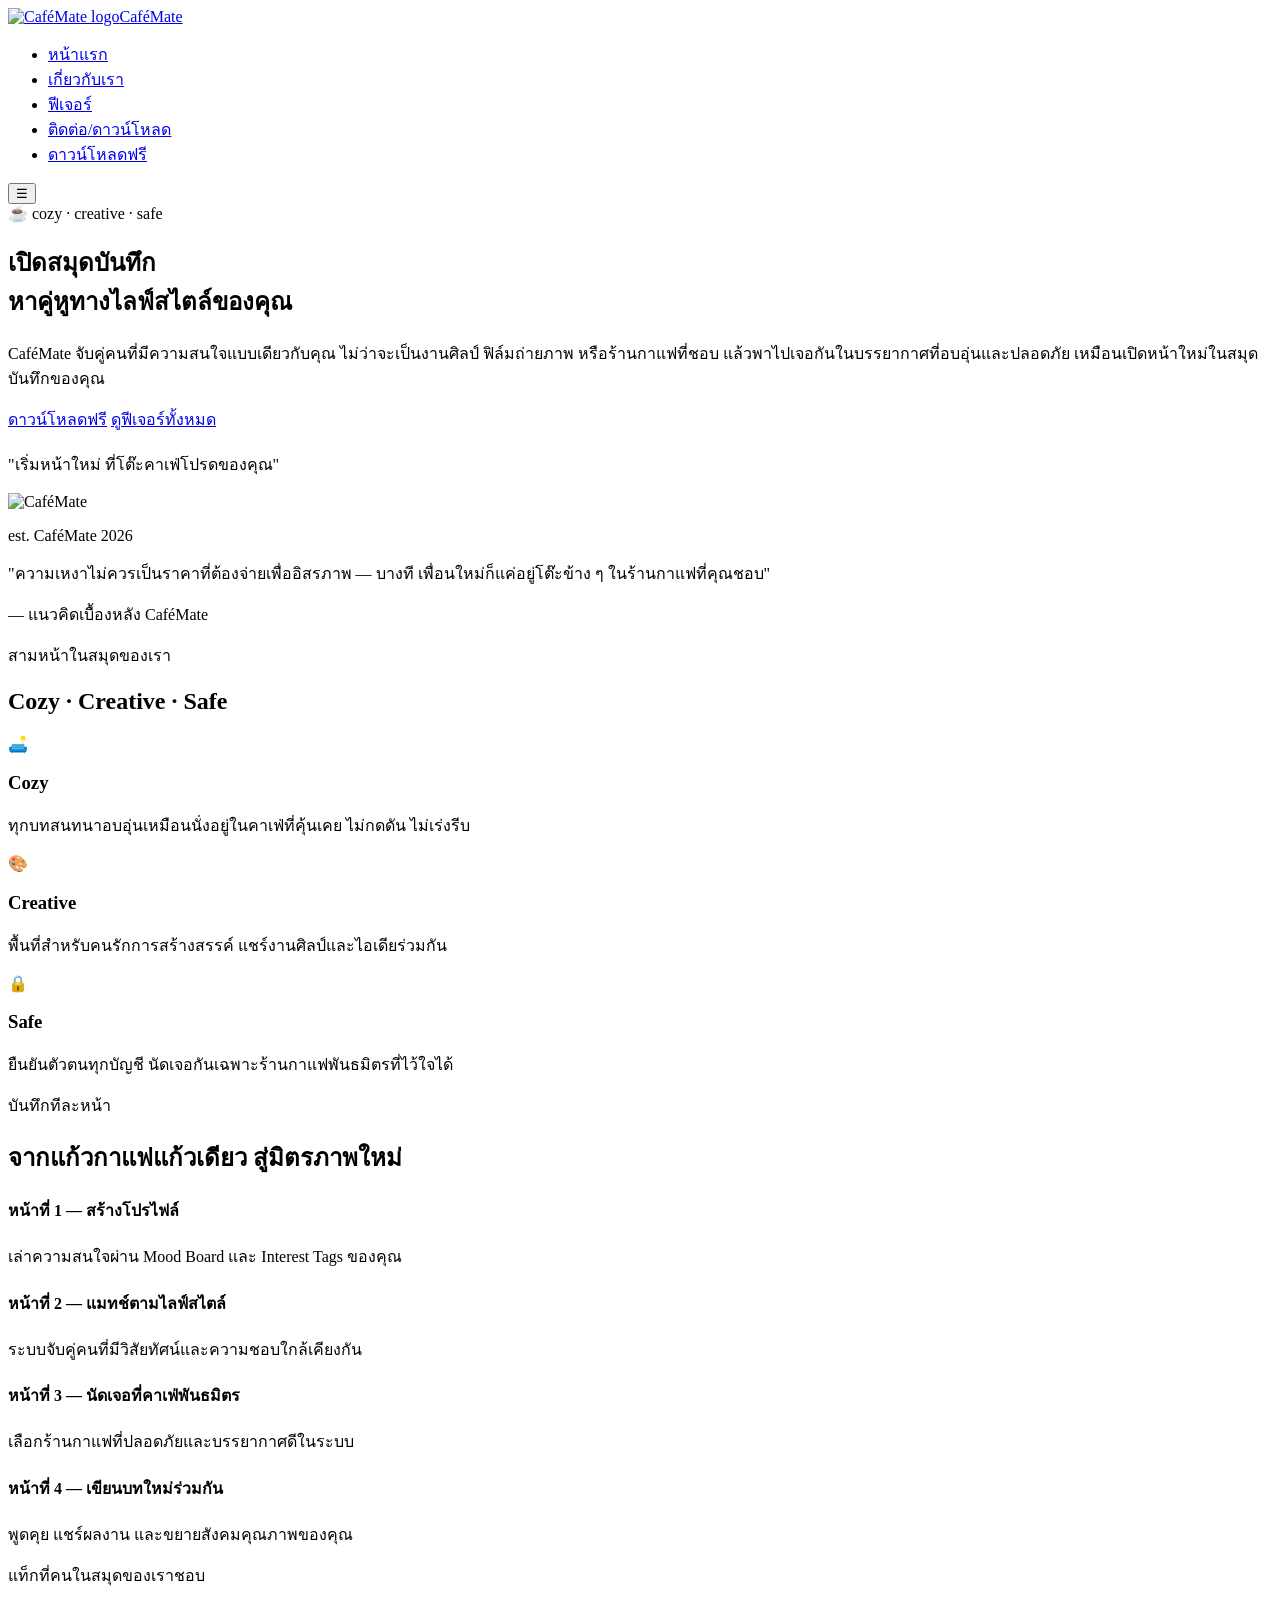
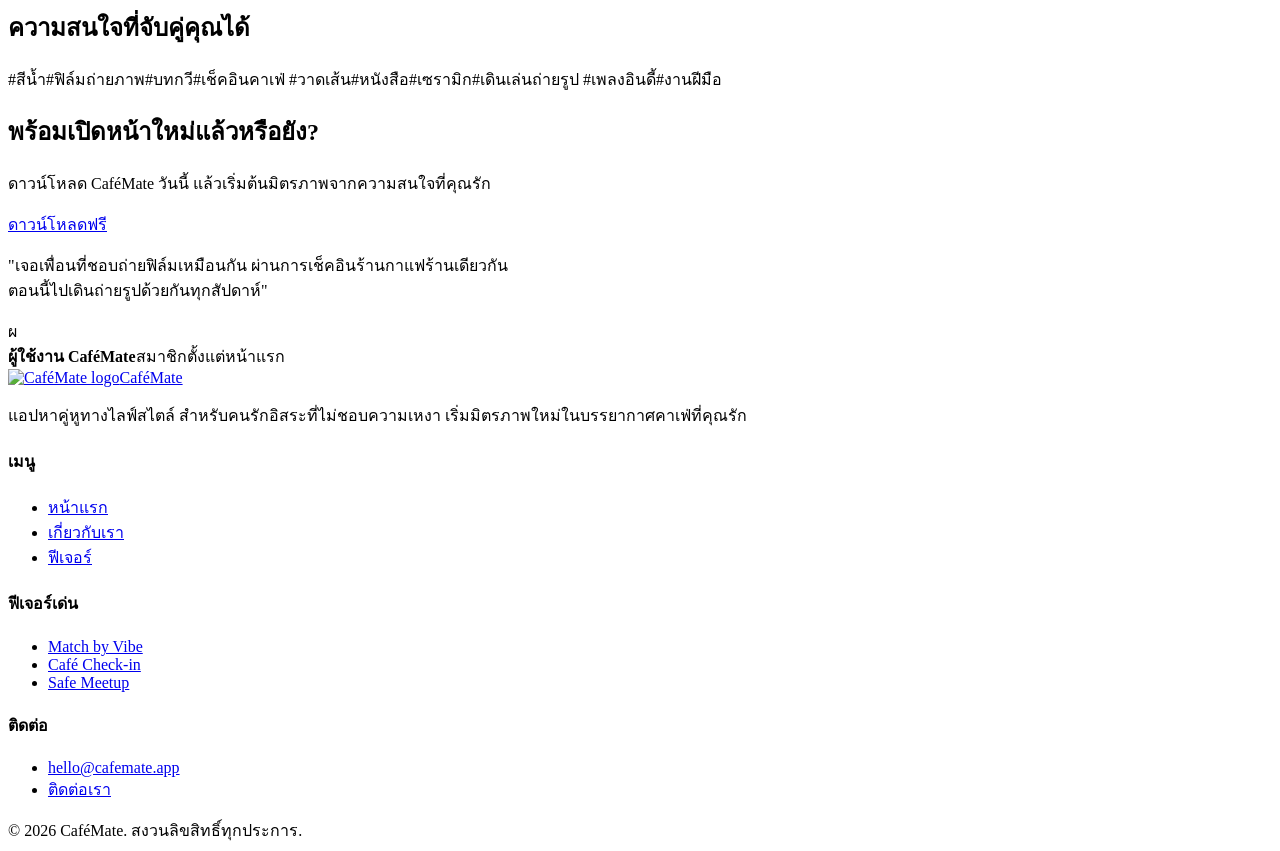
==== index.html @ 73a74db8 "Add files via upload" ====
<!DOCTYPE html>
<html lang="th">
<head>
<meta charset="UTF-8">
<meta name="viewport" content="width=device-width, initial-scale=1.0">
<title>CaféMate — สมุดบันทึกหาคู่หูทางไลฟ์สไตล์</title>
<meta name="description" content="CaféMate แอปหาคู่หูทางไลฟ์สไตล์สำหรับคนรักอิสระที่ไม่ชอบความเหงา จับคู่ตามความสนใจ นัดเจอกันอย่างปลอดภัยในร้านกาแฟที่คุณรัก">
<link rel="icon" href="cafemate-logo.svg">
<link rel="stylesheet" href="cafemate-style.css">
</head>
<body>

<header>
  <div class="navwrap">
    <a href="index.html" class="brand"><img src="cafemate-logo.svg" alt="CaféMate logo">CaféMate</a>
    <nav>
      <ul>
        <li><a href="index.html" class="active">หน้าแรก</a></li>
        <li><a href="cafemate-about.html">เกี่ยวกับเรา</a></li>
        <li><a href="cafemate-features.html">ฟีเจอร์</a></li>
        <li><a href="cafemate-contact.html">ติดต่อ/ดาวน์โหลด</a></li>
        <li><a href="cafemate-contact.html" class="nav-cta">ดาวน์โหลดฟรี</a></li>
      </ul>
    </nav>
    <button class="menu-toggle" aria-label="เมนู">☰</button>
  </div>
</header>

<!-- HERO -->
<section class="hero">
  <div class="container">
    <div>
      <span class="stamp">☕ cozy · creative · safe</span>
      <h1>เปิดสมุดบันทึก<br>หา<span class="accent-word">คู่หูทางไลฟ์สไตล์</span>ของคุณ</h1>
      <p class="lead">CaféMate จับคู่คนที่มีความสนใจแบบเดียวกับคุณ ไม่ว่าจะเป็นงานศิลป์ ฟิล์มถ่ายภาพ หรือร้านกาแฟที่ชอบ แล้วพาไปเจอกันในบรรยากาศที่อบอุ่นและปลอดภัย เหมือนเปิดหน้าใหม่ในสมุดบันทึกของคุณ</p>
      <div class="hero-actions">
        <a href="cafemate-contact.html" class="btn btn-primary">ดาวน์โหลดฟรี</a>
        <a href="cafemate-features.html" class="btn btn-outline">ดูฟีเจอร์ทั้งหมด</a>
      </div>
      <p class="hero-note" style="margin-top:20px;">"เริ่มหน้าใหม่ ที่โต๊ะคาเฟ่โปรดของคุณ"</p>
    </div>
    <div class="polaroid">
      <div class="tape"></div>
      <div class="frame"><img src="cafemate-logo.svg" alt="CaféMate"></div>
      <p class="cap">est. CaféMate 2026</p>
    </div>
  </div>
</section>

<!-- INTRO QUOTE -->
<section>
  <div class="container pull-quote">
    <p>"ความเหงาไม่ควรเป็นราคาที่ต้องจ่ายเพื่ออิสรภาพ — บางที เพื่อนใหม่ก็แค่อยู่โต๊ะข้าง ๆ ในร้านกาแฟที่คุณชอบ"</p>
    <p class="by">— แนวคิดเบื้องหลัง CaféMate</p>
  </div>
</section>

<!-- VALUES AS POSTCARDS -->
<section class="bg-tint">
  <div class="container">
    <div class="section-head">
      <span class="eyebrow">สามหน้าในสมุดของเรา</span>
      <h2>Cozy · Creative · Safe</h2>
    </div>
    <div class="grid grid-3">
      <div class="postcard">
        <div class="photo-block pb-rust">🛋️</div>
        <h3>Cozy</h3>
        <p>ทุกบทสนทนาอบอุ่นเหมือนนั่งอยู่ในคาเฟ่ที่คุ้นเคย ไม่กดดัน ไม่เร่งรีบ</p>
      </div>
      <div class="postcard">
        <div class="photo-block pb-mustard">🎨</div>
        <h3>Creative</h3>
        <p>พื้นที่สำหรับคนรักการสร้างสรรค์ แชร์งานศิลป์และไอเดียร่วมกัน</p>
      </div>
      <div class="postcard">
        <div class="photo-block pb-forest">🔒</div>
        <h3>Safe</h3>
        <p>ยืนยันตัวตนทุกบัญชี นัดเจอกันเฉพาะร้านกาแฟพันธมิตรที่ไว้ใจได้</p>
      </div>
    </div>
  </div>
</section>

<!-- HOW IT WORKS — journal steps -->
<section>
  <div class="container">
    <div class="section-head">
      <span class="eyebrow">บันทึกทีละหน้า</span>
      <h2>จากแก้วกาแฟแก้วเดียว สู่มิตรภาพใหม่</h2>
    </div>
    <div class="journal-steps">
      <div class="journal-step"><h4>หน้าที่ 1 — สร้างโปรไฟล์</h4><p>เล่าความสนใจผ่าน Mood Board และ Interest Tags ของคุณ</p></div>
      <div class="journal-step"><h4>หน้าที่ 2 — แมทช์ตามไลฟ์สไตล์</h4><p>ระบบจับคู่คนที่มีวิสัยทัศน์และความชอบใกล้เคียงกัน</p></div>
      <div class="journal-step"><h4>หน้าที่ 3 — นัดเจอที่คาเฟ่พันธมิตร</h4><p>เลือกร้านกาแฟที่ปลอดภัยและบรรยากาศดีในระบบ</p></div>
      <div class="journal-step"><h4>หน้าที่ 4 — เขียนบทใหม่ร่วมกัน</h4><p>พูดคุย แชร์ผลงาน และขยายสังคมคุณภาพของคุณ</p></div>
    </div>
  </div>
</section>

<!-- INTEREST TAGS -->
<section class="bg-tint">
  <div class="container">
    <div class="section-head">
      <span class="eyebrow">แท็กที่คนในสมุดของเราชอบ</span>
      <h2>ความสนใจที่จับคู่คุณได้</h2>
    </div>
    <div class="tag-cloud">
      <span>#สีน้ำ</span><span>#ฟิล์มถ่ายภาพ</span><span>#บทกวี</span><span>#เช็คอินคาเฟ่</span>
      <span>#วาดเส้น</span><span>#หนังสือ</span><span>#เซรามิก</span><span>#เดินเล่นถ่ายรูป</span>
      <span>#เพลงอินดี้</span><span>#งานฝีมือ</span>
    </div>
  </div>
</section>

<!-- PROMO -->
<section>
  <div class="container">
    <div class="promo">
      <div>
        <h2>พร้อมเปิดหน้าใหม่แล้วหรือยัง?</h2>
        <p>ดาวน์โหลด CaféMate วันนี้ แล้วเริ่มต้นมิตรภาพจากความสนใจที่คุณรัก</p>
      </div>
      <a href="cafemate-contact.html" class="btn btn-primary">ดาวน์โหลดฟรี</a>
    </div>
  </div>
</section>

<!-- TESTIMONIAL TEASER -->
<section>
  <div class="container" style="max-width:520px;">
    <div class="testimonial">
      <p>"เจอเพื่อนที่ชอบถ่ายฟิล์มเหมือนกัน ผ่านการเช็คอินร้านกาแฟร้านเดียวกัน ตอนนี้ไปเดินถ่ายรูปด้วยกันทุกสัปดาห์"</p>
      <div class="who"><div class="avatar">ผ</div><div><b>ผู้ใช้งาน CaféMate</b><span>สมาชิกตั้งแต่หน้าแรก</span></div></div>
    </div>
  </div>
</section>

<footer>
  <div class="container">
    <div class="foot-grid">
      <div>
        <a href="index.html" class="brand"><img src="cafemate-logo.svg" alt="CaféMate logo">CaféMate</a>
        <p>แอปหาคู่หูทางไลฟ์สไตล์ สำหรับคนรักอิสระที่ไม่ชอบความเหงา เริ่มมิตรภาพใหม่ในบรรยากาศคาเฟ่ที่คุณรัก</p>
      </div>
      <div>
        <h4>เมนู</h4>
        <ul>
          <li><a href="index.html">หน้าแรก</a></li>
          <li><a href="cafemate-about.html">เกี่ยวกับเรา</a></li>
          <li><a href="cafemate-features.html">ฟีเจอร์</a></li>
        </ul>
      </div>
      <div>
        <h4>ฟีเจอร์เด่น</h4>
        <ul>
          <li><a href="cafemate-features.html">Match by Vibe</a></li>
          <li><a href="cafemate-features.html">Café Check-in</a></li>
          <li><a href="cafemate-features.html">Safe Meetup</a></li>
        </ul>
      </div>
      <div>
        <h4>ติดต่อ</h4>
        <ul>
          <li><a href="mailto:hello@cafemate.app">hello@cafemate.app</a></li>
          <li><a href="cafemate-contact.html">ติดต่อเรา</a></li>
        </ul>
      </div>
    </div>
    <div class="bottom">© 2026 CaféMate. สงวนลิขสิทธิ์ทุกประการ.</div>
  </div>
</footer>

<script src="cafemate-script.js"></script>
</body>
</html>
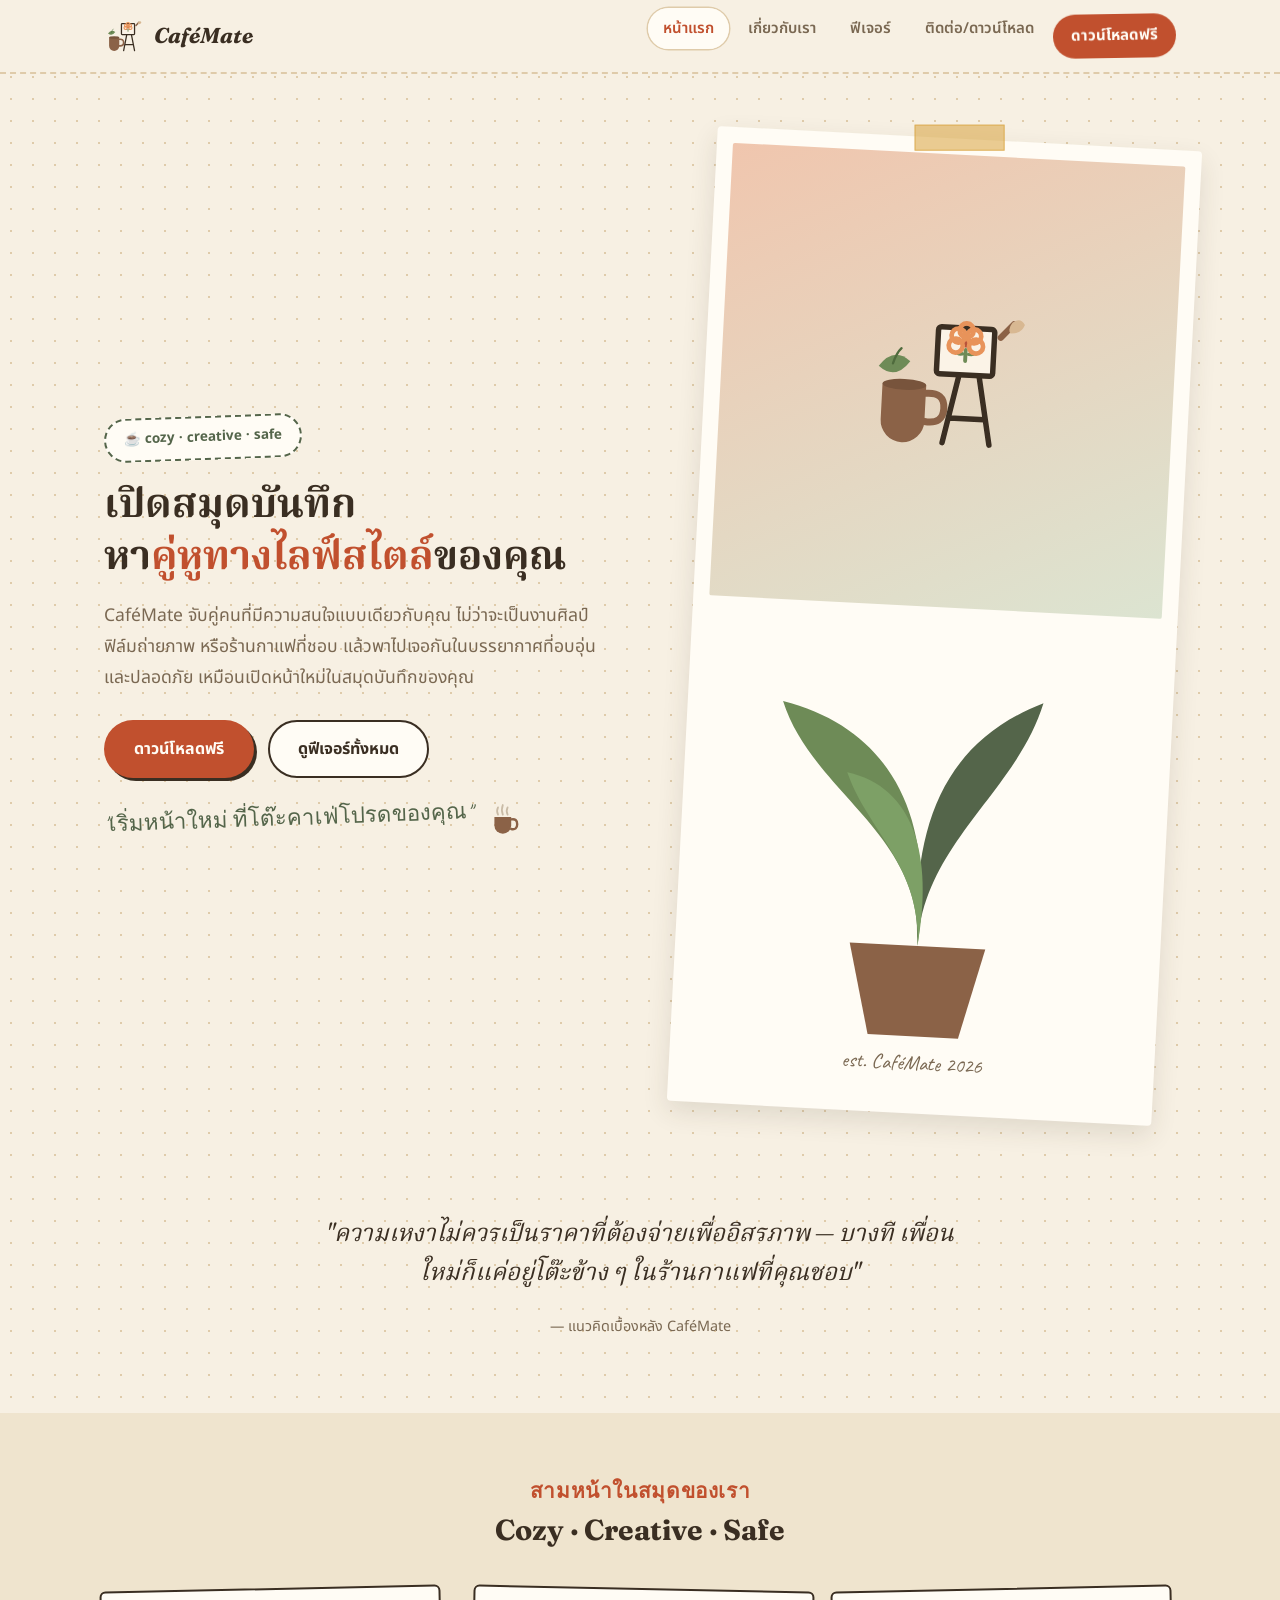
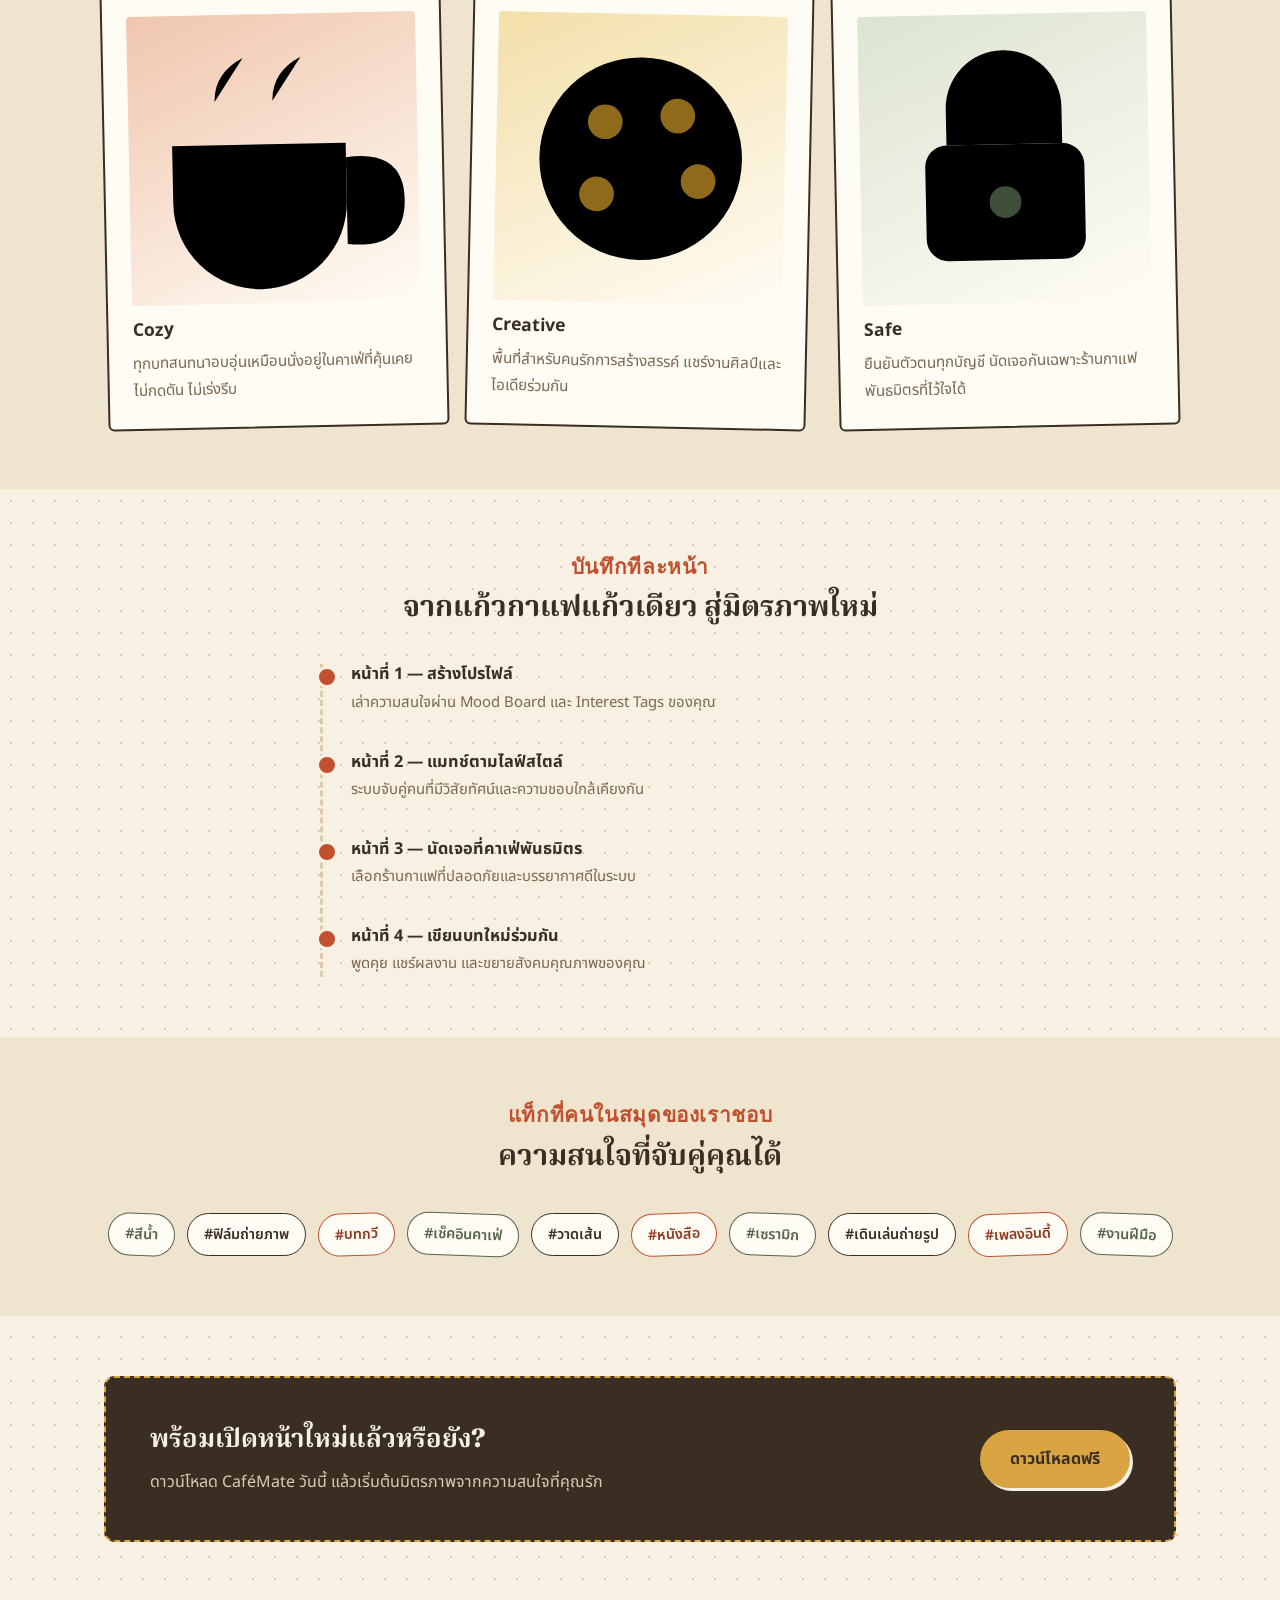
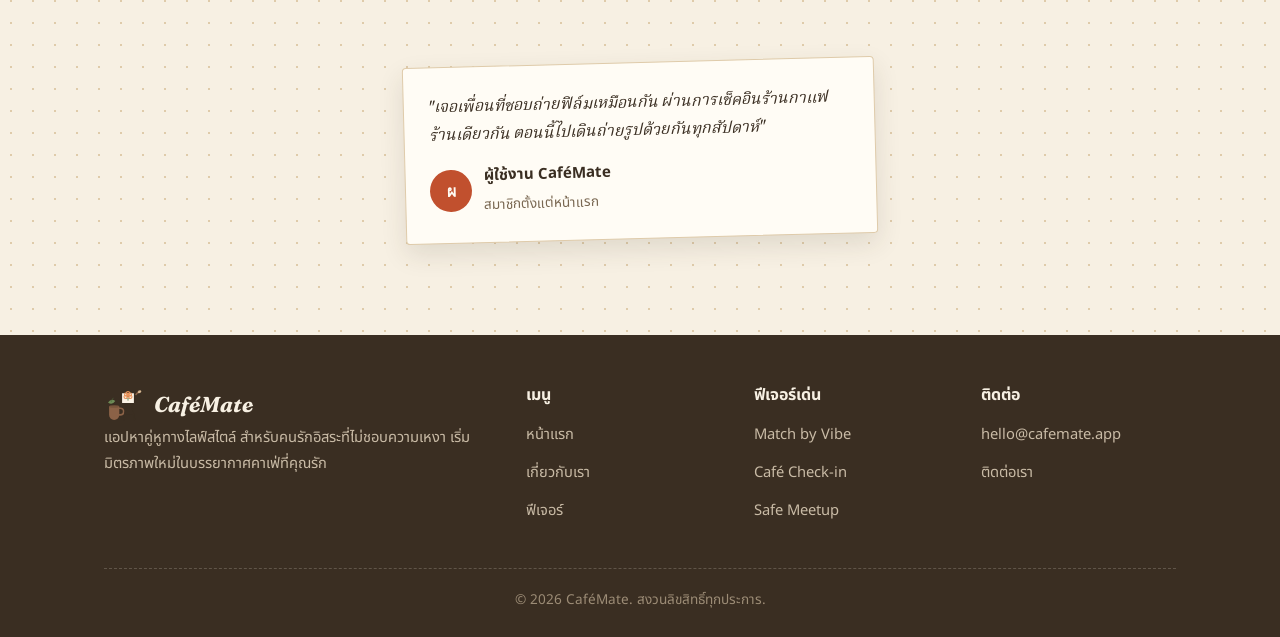
==== commit 038c3b61: "Update index.html" ====
--- a/index.html
+++ b/index.html
@@ -24,6 +24,7 @@
     </nav>
     <button class="menu-toggle" aria-label="เมนู">☰</button>
   </div>
+  <div class="string-lights" aria-hidden="true"></div>
 </header>
 
 <!-- HERO -->
@@ -37,12 +38,27 @@
         <a href="cafemate-contact.html" class="btn btn-primary">ดาวน์โหลดฟรี</a>
         <a href="cafemate-features.html" class="btn btn-outline">ดูฟีเจอร์ทั้งหมด</a>
       </div>
-      <p class="hero-note" style="margin-top:20px;">"เริ่มหน้าใหม่ ที่โต๊ะคาเฟ่โปรดของคุณ"</p>
+      <div style="display:flex;align-items:center;gap:14px;margin-top:20px;">
+        <p class="hero-note" style="margin:0;">"เริ่มหน้าใหม่ ที่โต๊ะคาเฟ่โปรดของคุณ"</p>
+        <svg viewBox="0 0 60 60" style="width:36px;height:36px;flex-shrink:0;">
+          <path d="M14 30 h28 v14 a14 14 0 0 1 -14 14 a14 14 0 0 1 -14 -14 Z" fill="#8B6247"/>
+          <path d="M42 34 q10 -2 10 8 q0 10 -10 8" fill="none" stroke="#8B6247" stroke-width="4" stroke-linecap="round"/>
+          <path class="steam-wisp" d="M20 26 Q17 20 20 14" stroke="#C9BBA6" stroke-width="3" fill="none" stroke-linecap="round"/>
+          <path class="steam-wisp d2" d="M28 26 Q25 18 28 10" stroke="#C9BBA6" stroke-width="3" fill="none" stroke-linecap="round"/>
+          <path class="steam-wisp d3" d="M36 26 Q33 20 36 14" stroke="#C9BBA6" stroke-width="3" fill="none" stroke-linecap="round"/>
+        </svg>
+      </div>
     </div>
     <div class="polaroid">
       <div class="tape"></div>
       <div class="frame"><img src="cafemate-logo.svg" alt="CaféMate"></div>
       <p class="cap">est. CaféMate 2026</p>
+      <svg class="plant-deco" viewBox="0 0 80 80">
+        <path d="M28 60 h24 l-4 16 h-16 Z" fill="#8B6247"/>
+        <path d="M40 60 C 40 40 20 34 14 18 C 34 22 42 38 40 60 Z" fill="#6E8B57"/>
+        <path d="M40 60 C 40 42 56 32 60 16 C 42 24 38 40 40 60 Z" fill="#54654A"/>
+        <path d="M40 60 C 40 46 30 40 26 30 C 38 32 42 44 40 60 Z" fill="#7DA066"/>
+      </svg>
     </div>
   </div>
 </section>
@@ -56,7 +72,7 @@
 </section>
 
 <!-- VALUES AS POSTCARDS -->
-<section class="bg-tint">
+<section class="bg-tint bg-beans">
   <div class="container">
     <div class="section-head">
       <span class="eyebrow">สามหน้าในสมุดของเรา</span>
@@ -64,17 +80,23 @@
     </div>
     <div class="grid grid-3">
       <div class="postcard">
-        <div class="photo-block pb-rust">🛋️</div>
+        <div class="photo-block pb-rust" style="color:#8F3A20;">
+          <svg class="icon-line" viewBox="0 0 40 40"><path d="M6 18 h24 v8 a12 12 0 0 1 -12 12 a12 12 0 0 1 -12 -12 Z"/><path d="M30 20 q8 -1 8 6 q0 7 -8 6"/><path d="M12 12 q0 -4 4 -6 M20 12 q0 -4 4 -6"/></svg>
+        </div>
         <h3>Cozy</h3>
         <p>ทุกบทสนทนาอบอุ่นเหมือนนั่งอยู่ในคาเฟ่ที่คุ้นเคย ไม่กดดัน ไม่เร่งรีบ</p>
       </div>
       <div class="postcard">
-        <div class="photo-block pb-mustard">🎨</div>
+        <div class="photo-block pb-mustard" style="color:#8F6A1A;">
+          <svg class="icon-line" viewBox="0 0 40 40"><circle cx="20" cy="20" r="14"/><circle cx="15" cy="15" r="2.4" fill="currentColor" stroke="none"/><circle cx="25" cy="14" r="2.4" fill="currentColor" stroke="none"/><circle cx="28" cy="23" r="2.4" fill="currentColor" stroke="none"/><circle cx="14" cy="25" r="2.4" fill="currentColor" stroke="none"/></svg>
+        </div>
         <h3>Creative</h3>
         <p>พื้นที่สำหรับคนรักการสร้างสรรค์ แชร์งานศิลป์และไอเดียร่วมกัน</p>
       </div>
       <div class="postcard">
-        <div class="photo-block pb-forest">🔒</div>
+        <div class="photo-block pb-forest" style="color:#3F4E38;">
+          <svg class="icon-line" viewBox="0 0 40 40"><path d="M12 18 V13 a8 8 0 0 1 16 0 v5"/><rect x="9" y="18" width="22" height="16" rx="3"/><circle cx="20" cy="26" r="2.2" fill="currentColor" stroke="none"/></svg>
+        </div>
         <h3>Safe</h3>
         <p>ยืนยันตัวตนทุกบัญชี นัดเจอกันเฉพาะร้านกาแฟพันธมิตรที่ไว้ใจได้</p>
       </div>
@@ -99,7 +121,7 @@
 </section>
 
 <!-- INTEREST TAGS -->
-<section class="bg-tint">
+<section class="bg-tint bg-beans">
   <div class="container">
     <div class="section-head">
       <span class="eyebrow">แท็กที่คนในสมุดของเราชอบ</span>
--- a/cafemate-style.css
+++ b/cafemate-style.css
@@ -0,0 +1,263 @@
+/* ===== CaféMate — journal/scrapbook stylesheet v2 ===== */
+@import url('https://fonts.googleapis.com/css2?family=Fraunces:ital,wght@0,600;0,700;1,600&family=Caveat:wght@600;700&family=Noto+Serif+Thai:wght@600;700&family=Noto+Sans+Thai:wght@400;500;600;700&display=swap');
+
+:root{
+  --paper:#F7F0E3;
+  --paper-deep:#EFE4CE;
+  --line:#DFCBAA;
+  --ink:#3A2E22;
+  --ink-soft:#7A6852;
+  --rust:#C1502E;
+  --rust-dark:#8F3A20;
+  --rust-light:#F0C6AE;
+  --forest:#54654A;
+  --forest-light:#DCE4D1;
+  --mustard:#D9A441;
+  --card:#FFFCF5;
+  --shadow:0 10px 26px rgba(58,46,34,.12);
+  --maxw:1120px;
+}
+
+*{box-sizing:border-box;}
+html{scroll-behavior:smooth;}
+body{
+  margin:0;
+  font-family:"Noto Sans Thai","Segoe UI",Tahoma,sans-serif;
+  color:var(--ink);
+  background:var(--paper);
+  background-image:radial-gradient(var(--line) 1px, transparent 1px);
+  background-size:22px 22px;
+  line-height:1.75;
+}
+img{max-width:100%;display:block;}
+a{color:inherit;text-decoration:none;}
+ul{margin:0;padding:0;list-style:none;}
+h1,h2,h3,h4{margin:0 0 .5em;line-height:1.3;font-weight:700;font-family:"Fraunces","Noto Serif Thai",serif;}
+p{margin:0 0 1em;}
+.container{max-width:var(--maxw);margin:0 auto;padding:0 24px;}
+.accent-word{color:var(--rust);}
+.underline{text-decoration:underline;text-decoration-style:wavy;text-decoration-color:var(--mustard);text-decoration-thickness:2px;text-underline-offset:4px;}
+
+/* ---------- Header ---------- */
+header{
+  position:sticky;top:0;z-index:100;
+  background:rgba(247,240,227,.92);
+  backdrop-filter:blur(8px);
+  border-bottom:2px dashed var(--line);
+}
+.navwrap{
+  display:flex;align-items:center;justify-content:space-between;
+  padding:14px 24px;max-width:var(--maxw);margin:0 auto;
+}
+.brand{display:flex;align-items:center;gap:10px;font-weight:700;font-size:1.35rem;color:var(--ink);font-family:"Fraunces",serif;font-style:italic;}
+.brand img{width:40px;height:40px;}
+nav ul{display:flex;gap:4px;}
+nav a{
+  padding:9px 15px;border-radius:999px;font-weight:600;font-size:.94rem;color:var(--ink-soft);
+  transition:.2s;
+}
+nav a:hover, nav a.active{background:var(--card);color:var(--rust);box-shadow:0 0 0 1.5px var(--line);}
+.nav-cta{
+  background:var(--rust);color:var(--card)!important;padding:9px 18px;border-radius:999px;font-weight:700;
+  transform:rotate(-1deg);display:inline-block;
+}
+.nav-cta:hover{background:var(--rust-dark)!important;color:var(--card)!important;}
+.menu-toggle{display:none;background:none;border:none;font-size:1.6rem;color:var(--ink);cursor:pointer;}
+
+/* ---------- Buttons ---------- */
+.btn{
+  display:inline-block;padding:13px 28px;border-radius:999px;font-weight:700;
+  border:2px solid transparent;transition:.2s;cursor:pointer;font-size:1rem;
+}
+.btn-primary{background:var(--rust);color:var(--card);box-shadow:3px 3px 0 var(--ink);}
+.btn-primary:hover{transform:translate(-2px,-2px);box-shadow:5px 5px 0 var(--ink);}
+.btn-outline{border-color:var(--ink);color:var(--ink);background:var(--card);}
+.btn-outline:hover{background:var(--paper-deep);}
+
+/* ---------- Stamp badge ---------- */
+.stamp{
+  display:inline-flex;align-items:center;gap:8px;background:var(--card);color:var(--forest);
+  padding:8px 18px;border-radius:999px;font-weight:700;font-size:.85rem;margin-bottom:18px;
+  border:2px dashed var(--forest);transform:rotate(-2deg);
+}
+
+/* ---------- Hero ---------- */
+.hero{padding:64px 0 40px;}
+.hero .container{display:grid;grid-template-columns:1.05fr .95fr;gap:52px;align-items:center;}
+.hero h1{font-size:2.5rem;color:var(--ink);}
+.hero p.lead{font-size:1.1rem;color:var(--ink-soft);max-width:500px;}
+.hero-actions{display:flex;gap:14px;margin-top:26px;flex-wrap:wrap;align-items:center;}
+.hero-note{font-family:"Caveat",cursive;font-size:1.4rem;color:var(--forest);transform:rotate(-2deg);display:inline-block;}
+
+.polaroid{
+  background:var(--card);padding:16px 16px 46px;border-radius:4px;box-shadow:var(--shadow);
+  transform:rotate(3deg);position:relative;
+}
+.polaroid .frame{
+  background:linear-gradient(155deg,var(--rust-light) 0%, var(--forest-light) 100%);
+  aspect-ratio:1/1;border-radius:2px;display:flex;align-items:center;justify-content:center;
+}
+.polaroid .frame img{width:38%;}
+.polaroid .cap{position:absolute;bottom:12px;left:16px;right:16px;text-align:center;font-family:"Caveat",cursive;font-size:1.3rem;color:var(--ink-soft);}
+.tape{
+  position:absolute;top:-14px;left:50%;transform:translateX(-50%) rotate(-3deg);
+  width:90px;height:26px;background:rgba(217,164,65,.55);border:1px solid rgba(217,164,65,.7);
+}
+
+/* ---------- Page hero (inner pages) ---------- */
+.page-hero{padding:52px 0 36px;text-align:center;border-bottom:2px dashed var(--line);}
+.page-hero h1{font-size:2.1rem;color:var(--ink);}
+.page-hero p{color:var(--ink-soft);max-width:620px;margin:0 auto;}
+
+/* ---------- Sections ---------- */
+section{padding:60px 0;}
+.section-head{text-align:center;max-width:640px;margin:0 auto 40px;}
+.section-head .eyebrow{color:var(--rust);font-weight:700;letter-spacing:.03em;font-size:.85rem;font-family:"Caveat",cursive;font-size:1.3rem;}
+.section-head h2{font-size:1.8rem;color:var(--ink);margin-top:2px;}
+.section-head p{color:var(--ink-soft);}
+.bg-tint{background:var(--paper-deep);}
+
+/* ---------- Divider ---------- */
+.divider{display:flex;align-items:center;gap:12px;margin:0 auto 40px;max-width:200px;}
+.divider span{height:2px;flex:1;background:repeating-linear-gradient(90deg,var(--line) 0 6px,transparent 6px 12px);}
+.divider i{color:var(--rust);font-style:normal;}
+
+/* ---------- Pull quote ---------- */
+.pull-quote{max-width:680px;margin:0 auto;text-align:center;}
+.pull-quote p{font-family:"Fraunces","Noto Serif Thai",serif;font-style:italic;font-size:1.5rem;color:var(--ink);line-height:1.6;}
+.pull-quote .by{font-family:"Noto Sans Thai",sans-serif;font-style:normal;font-size:.9rem;color:var(--ink-soft);}
+
+/* ---------- Grid ---------- */
+.grid{display:grid;gap:24px;}
+.grid-3{grid-template-columns:repeat(3,1fr);}
+.grid-2{grid-template-columns:repeat(2,1fr);}
+
+/* ---------- Postcard ---------- */
+.postcard{
+  background:var(--card);border:2px solid var(--ink);border-radius:6px;
+  padding:24px;position:relative;transition:.2s;
+}
+.postcard:nth-child(odd){transform:rotate(-1.2deg);}
+.postcard:nth-child(even){transform:rotate(1.2deg);}
+.postcard:hover{transform:rotate(0deg) translateY(-4px);box-shadow:var(--shadow);}
+.postcard .photo-block{
+  aspect-ratio:16/10;border-radius:4px;margin-bottom:14px;display:flex;align-items:center;justify-content:center;font-size:1.8rem;
+}
+.postcard h3{font-size:1.1rem;color:var(--ink);font-family:"Noto Sans Thai",sans-serif;font-weight:700;}
+.postcard p{color:var(--ink-soft);margin-bottom:0;font-size:.95rem;}
+.postcard ul{margin-top:10px;}
+.postcard ul li{color:var(--ink-soft);font-size:.9rem;padding:4px 0 4px 20px;position:relative;}
+.postcard ul li::before{content:"✦";position:absolute;left:0;color:var(--rust);font-size:.8rem;}
+.pb-rust{background:linear-gradient(155deg,var(--rust-light),var(--card));}
+.pb-forest{background:linear-gradient(155deg,var(--forest-light),var(--card));}
+.pb-mustard{background:linear-gradient(155deg,#F3DFA9,var(--card));}
+
+/* ---------- Timeline (journal steps) ---------- */
+.journal-steps{max-width:640px;margin:0 auto;border-left:3px dashed var(--line);padding-left:28px;}
+.journal-step{position:relative;padding-bottom:36px;}
+.journal-step:last-child{padding-bottom:0;}
+.journal-step::before{
+  content:"";position:absolute;left:-35px;top:2px;width:16px;height:16px;border-radius:50%;
+  background:var(--rust);border:3px solid var(--paper);
+}
+.journal-step h4{color:var(--ink);margin-bottom:4px;font-family:"Noto Sans Thai",sans-serif;font-size:1.02rem;}
+.journal-step p{color:var(--ink-soft);font-size:.93rem;margin:0;}
+
+/* ---------- Tag cloud ---------- */
+.tag-cloud{display:flex;flex-wrap:wrap;gap:12px;justify-content:center;}
+.tag-cloud span{
+  background:var(--card);border:1.5px solid var(--ink);padding:8px 16px;border-radius:999px;
+  font-size:.9rem;font-weight:600;color:var(--ink);
+}
+.tag-cloud span:nth-child(3n){transform:rotate(-2deg);border-color:var(--rust);color:var(--rust-dark);}
+.tag-cloud span:nth-child(3n+1){transform:rotate(2deg);border-color:var(--forest);color:var(--forest);}
+
+/* ---------- Promo banner ---------- */
+.promo{
+  background:var(--ink);border-radius:10px;padding:44px;color:var(--paper);
+  display:flex;align-items:center;justify-content:space-between;gap:24px;flex-wrap:wrap;
+  border:2px dashed var(--mustard);
+}
+.promo h2{color:var(--paper);font-size:1.6rem;}
+.promo p{color:#D9CBB8;margin-bottom:0;}
+.promo .btn-primary{background:var(--mustard);color:var(--ink);box-shadow:3px 3px 0 var(--paper);}
+.promo .btn-primary:hover{box-shadow:5px 5px 0 var(--paper);}
+
+/* ---------- Download buttons ---------- */
+.store-row{display:flex;gap:14px;flex-wrap:wrap;margin-top:24px;}
+.store-btn{
+  display:flex;align-items:center;gap:10px;background:var(--ink);color:var(--paper);
+  padding:12px 22px;border-radius:10px;font-weight:600;font-size:.92rem;border:2px solid var(--ink);
+}
+.store-btn:hover{background:var(--rust-dark);border-color:var(--rust-dark);}
+
+/* ---------- Contact ---------- */
+.contact-grid{display:grid;grid-template-columns:1fr 1fr;gap:40px;align-items:start;}
+.contact-info .item{display:flex;gap:14px;margin-bottom:22px;}
+.contact-info .item .icon{
+  width:44px;height:44px;border-radius:10px;background:var(--card);color:var(--rust);border:1.5px solid var(--ink);
+  display:flex;align-items:center;justify-content:center;font-size:1.2rem;flex-shrink:0;
+}
+.contact-info .item h4{margin:0 0 3px;color:var(--ink);font-family:"Noto Sans Thai",sans-serif;}
+.contact-info .item p{margin:0;color:var(--ink-soft);font-size:.95rem;}
+
+form.contact-form{background:var(--card);border-radius:8px;padding:30px;border:2px solid var(--ink);transform:rotate(-0.6deg);}
+form.contact-form label{display:block;font-weight:700;font-size:.9rem;margin-bottom:6px;color:var(--ink);}
+form.contact-form input, form.contact-form select, form.contact-form textarea{
+  width:100%;padding:11px 14px;border-radius:6px;border:1.5px solid var(--line);
+  margin-bottom:18px;font-family:inherit;font-size:.96rem;background:var(--paper);
+}
+form.contact-form input:focus, form.contact-form select:focus, form.contact-form textarea:focus{
+  outline:none;border-color:var(--rust);
+}
+form.contact-form textarea{resize:vertical;min-height:110px;}
+
+/* ---------- Testimonial (pinned note) ---------- */
+.testimonial{background:var(--card);border-radius:4px;padding:24px;border:1.5px solid var(--line);box-shadow:var(--shadow);position:relative;}
+.testimonial:nth-child(odd){transform:rotate(-1.5deg);}
+.testimonial:nth-child(even){transform:rotate(1.5deg);}
+.testimonial p{font-style:italic;color:var(--ink);font-family:"Fraunces","Noto Serif Thai",serif;}
+.testimonial .who{display:flex;align-items:center;gap:12px;margin-top:14px;}
+.testimonial .avatar{width:42px;height:42px;border-radius:50%;background:var(--rust);color:var(--card);display:flex;align-items:center;justify-content:center;font-weight:800;font-family:"Fraunces",serif;}
+.testimonial .who b{display:block;font-size:.95rem;font-family:"Noto Sans Thai",sans-serif;}
+.testimonial .who span{color:var(--ink-soft);font-size:.85rem;}
+
+/* ---------- FAQ ---------- */
+.faq-item{border-bottom:1.5px dashed var(--line);padding:14px 0;}
+.faq-item b{display:block;color:var(--ink);margin-bottom:4px;}
+.faq-item p{color:var(--ink-soft);margin:0;font-size:.93rem;}
+
+/* ---------- Footer ---------- */
+footer{background:var(--ink);color:var(--paper);padding:50px 0 24px;margin-top:36px;}
+footer .foot-grid{display:grid;grid-template-columns:2fr 1fr 1fr 1fr;gap:32px;margin-bottom:34px;}
+footer .brand{color:var(--paper);}
+footer p{color:#C9BBA6;font-size:.92rem;}
+footer h4{color:var(--paper);font-size:1rem;margin-bottom:14px;font-family:"Noto Sans Thai",sans-serif;}
+footer ul li{margin-bottom:10px;}
+footer ul li a{color:#C9BBA6;font-size:.92rem;}
+footer ul li a:hover{color:var(--mustard);}
+footer .bottom{border-top:1.5px dashed rgba(247,240,227,.2);padding-top:20px;text-align:center;color:#9C8C76;font-size:.85rem;}
+
+/* ---------- Responsive ---------- */
+@media (max-width:900px){
+  .hero .container{grid-template-columns:1fr;}
+  .polaroid{max-width:340px;margin:0 auto;}
+  .grid-3{grid-template-columns:repeat(2,1fr);}
+  .contact-grid{grid-template-columns:1fr;}
+  footer .foot-grid{grid-template-columns:1fr 1fr;}
+}
+@media (max-width:640px){
+  .menu-toggle{display:block;}
+  nav{
+    position:absolute;top:100%;left:0;right:0;background:var(--paper);
+    border-bottom:2px dashed var(--line);display:none;box-shadow:var(--shadow);
+  }
+  nav.open{display:block;}
+  nav ul{flex-direction:column;padding:12px;gap:2px;}
+  .grid-3, .grid-2{grid-template-columns:1fr;}
+  .hero h1{font-size:1.9rem;}
+  .promo{flex-direction:column;text-align:center;}
+  footer .foot-grid{grid-template-columns:1fr;}
+  .postcard{transform:none!important;}
+  .testimonial{transform:none!important;}
+}
